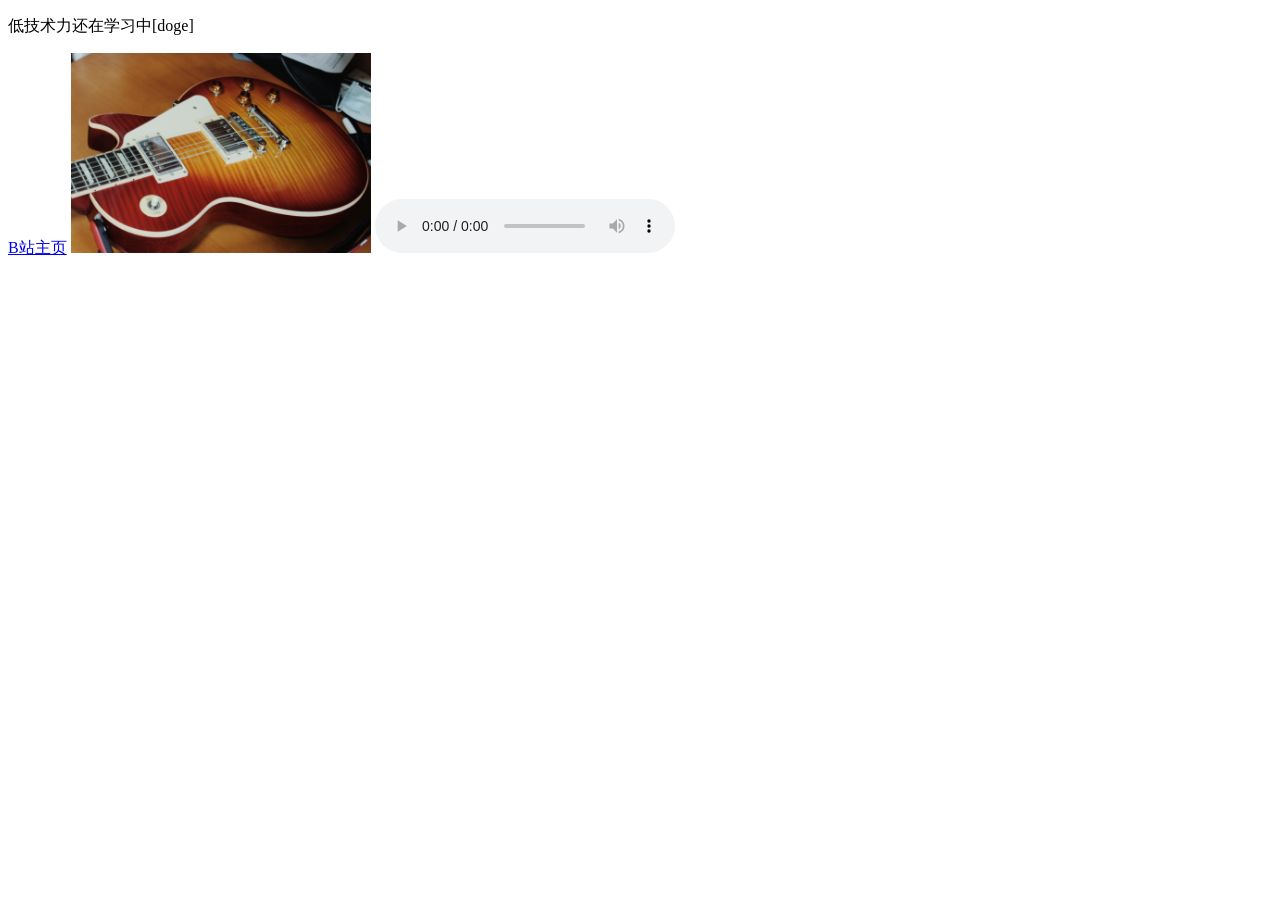
==== index.html @ 5d12f23c "Add files via upload" ====
<!DOCTYPE html>
<html lang="en">
<head>
    <meta charset="UTF-8">
<!--    <meta http-equiv= 'refresh' content = "3;url=https://www.baidu.com">-->
    <title>Heartache的个人网站</title>
</head>
<body>

<p>
    低技术力还在学习中[doge]
</p>
    <a target="_blank " href="https://space.bilibili.com/602426570">B站主页</a>
    <img src="2.jpg" height="200">
    <audio src="订书机.mp3" controls></audio>


    <br>

</body>
</html>
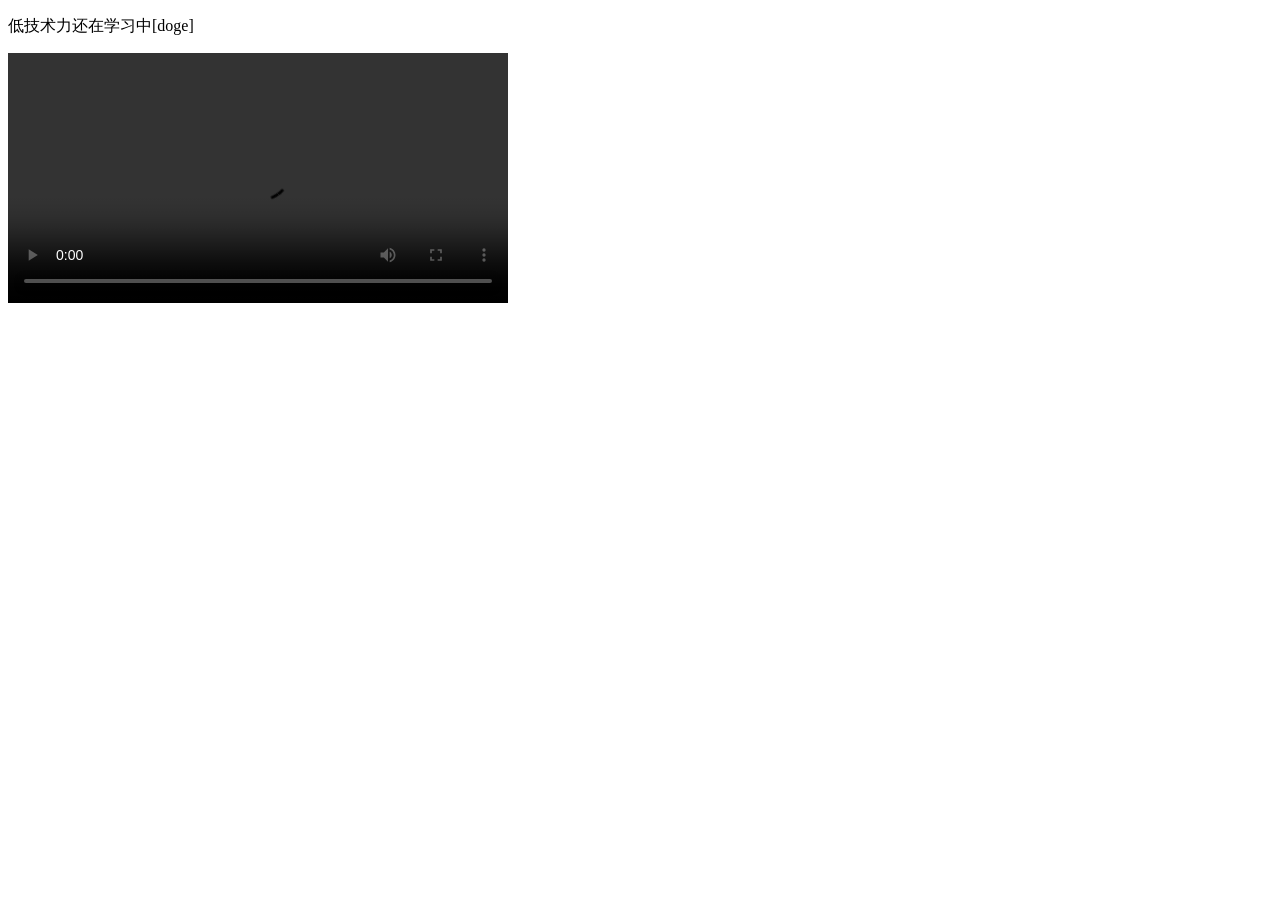
==== commit 4a0dbb40: "Add files via upload" ====
--- a/index.html
+++ b/index.html
@@ -10,9 +10,7 @@
 <p>
     低技术力还在学习中[doge]
 </p>
-    <a target="_blank " href="https://space.bilibili.com/602426570">B站主页</a>
-    <img src="2.jpg" height="200">
-    <audio src="订书机.mp3" controls></audio>
+    <video src="solo.mp4" controls width="500px"></video>
 
 
     <br>
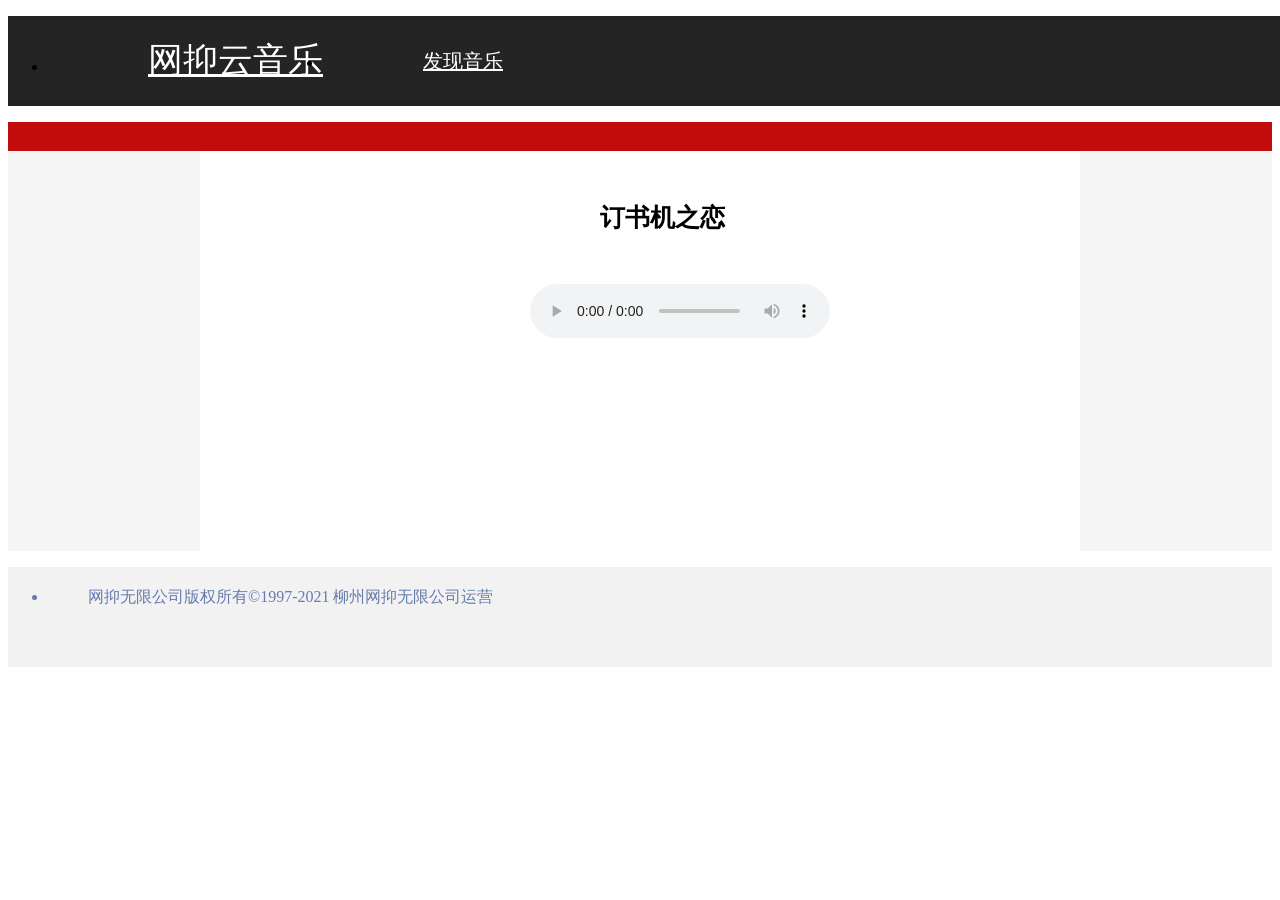
==== commit da31bf7a: "Add files via upload" ====
--- a/index.html
+++ b/index.html
@@ -2,18 +2,127 @@
 <html lang="en">
 <head>
     <meta charset="UTF-8">
-<!--    <meta http-equiv= 'refresh' content = "3;url=https://www.baidu.com">-->
-    <title>Heartache的个人网站</title>
+    <meta http-equiv="X-UA-Compatible" content="IE=edge">
+    <meta name="viewport" content="width=, initial-scale=1.0">
+    <title>订书机之恋</title>
+    <link rel="stylesheet" href="clear.CSS">
+    <style>
+        header,main,footer{margin: 0 auto;}
+        header{
+           height:135px;
+           
+            
+            
+         width:100%; }  
+         .top{width: 100%;
+             height: 90px;
+             background-color: rgb(36,36,36);
+
+         }
+         .home,.find{
+             float: left;
+             line-height: 90px;
+             height: 90px;
+             padding-left: 100px;
+         }
+         .home a,.find a:hover{
+             color: red;
+             f
+         }
+         .home a{
+             color: white;
+             font-size: 35px;
+            
+             
+             
+         }
+         .find a{
+             color: white;
+             font-size: 20px;
+
+         }
+         .red{width: 100%;
+             height: 45px;
+             background-color: rgb(194,12,12);
+            
+         }
+        main{
+           height:400px;
+            background-color:rgb(245,245,245);
+            
+            
+           } 
+        .item-list{
+            width: 880px;
+            height: 600px;
+            margin: 0 auto;
+            background-color: rgb(255,255,255);
+        }
+        
+        #song-name{
+        font-weight: bold;
+        font-size: 25px;
+        padding: 50px 0 0 400px;
+        }
+        .play{
+            margin-top: 50px;
+            margin-left: 330px;
+        }
+
+
+
+        footer{
+           height: 100px;
+            background-color:rgb(242,242,242) ;
+            
+          width: 100%; } 
+          .law{ color: rgb(102,124,174);
+            padding-top: 10px;
+            padding-left: 40px;
+        }
+          
+         
+    </style>
 </head>
 <body>
+    <!-- 创建头部 -->
+    <header>
+        <ul class="top">
+            <li class="home">
+                <a href="https://space.bilibili.com/602426570">网抑云音乐</a>
+            </li>
+            <li class="find">
+                <a href="https://www.bilibili.com/video/BV1rf4y1n7qv">发现音乐</a>
+            </li>
+        </ul>
+        <div class="red"></div>
+    </header>
+    <!-- 创建网页主体唯一的 -->
+    <main>
+        <!-- 左侧导航 -->
+        <nav></nav>
 
-<p>
-    低技术力还在学习中[doge]
-</p>
-    <video src="solo.mp4" controls width="500px"></video>
+        <!-- 中间的内容 -->
+        <article>
+            <div class="item-list">
+               
+                <div class="item">
 
+                    <div id="song-name">订书机之恋</div>
+                    <audio class="play" controls src="1.mp3"></audio>
+                
+                </div>
+            </div>
+        </article>
 
-    <br>
-
+        <!-- 右边边栏 -->
+        <aside></aside>
+    </main>
+    <!-- 创建网页底部 -->
+    <footer>
+        <ul class="law">
+            <li class="law">网抑无限公司版权所有©1997-2021 柳州网抑无限公司运营</li>
+        </ul>
+    </footer>
 </body>
 </html>
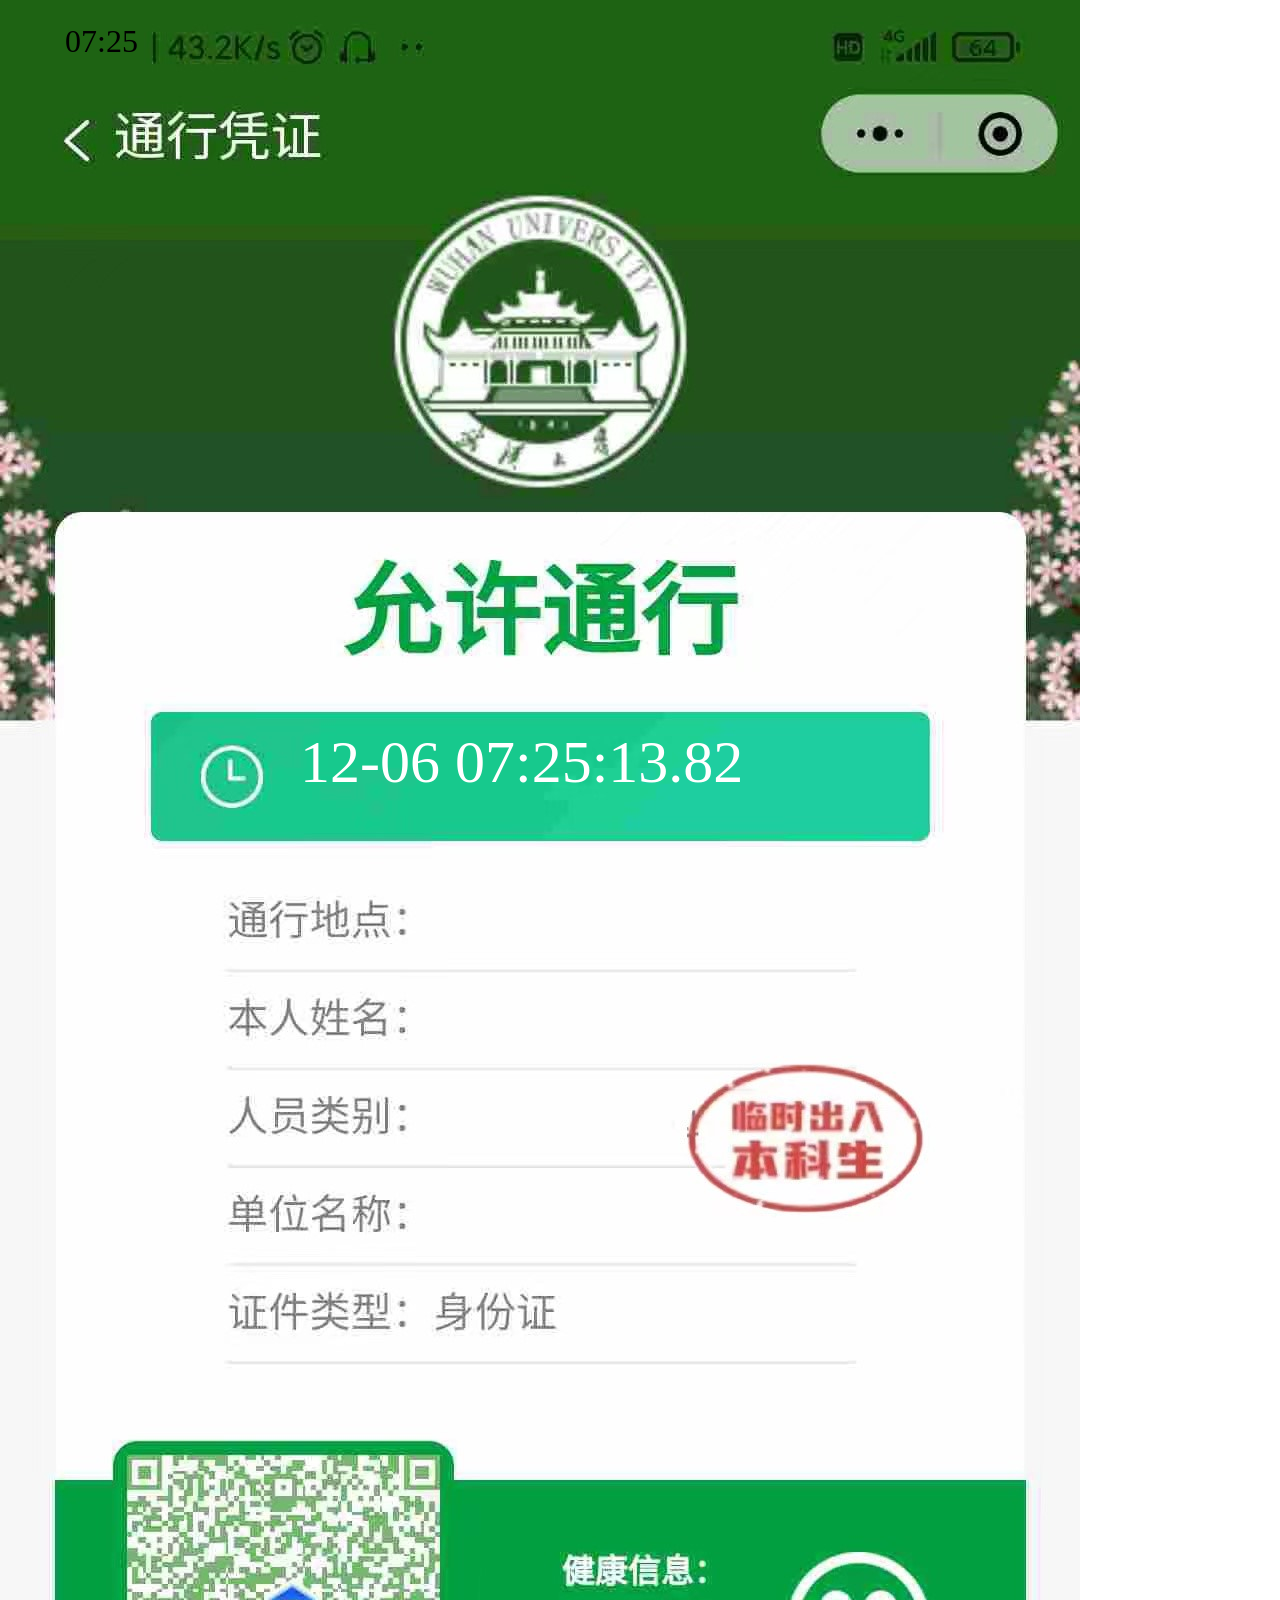
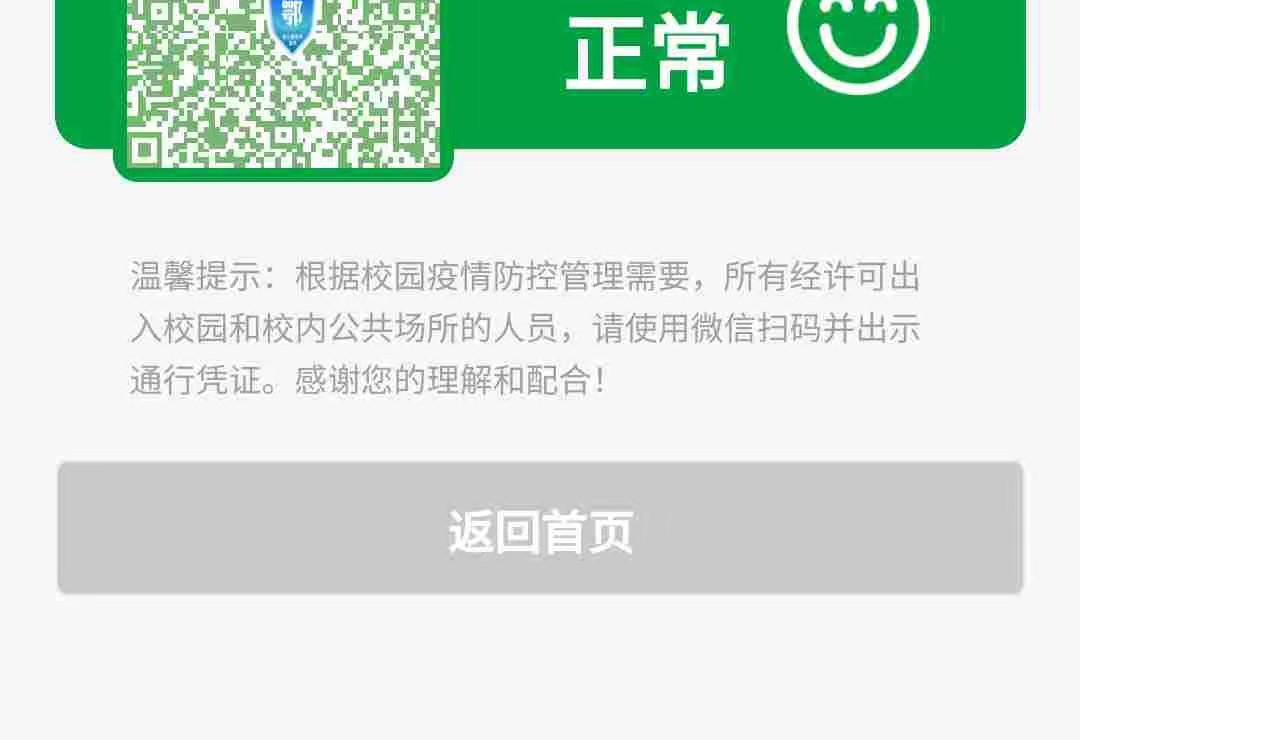
==== commit e410c446: "Add files via upload" ====
--- a/index.html
+++ b/index.html
@@ -1,128 +1,262 @@
 <!DOCTYPE html>
-<html lang="en">
+<html lang="zh-CN">
+
 <head>
     <meta charset="UTF-8">
-    <meta http-equiv="X-UA-Compatible" content="IE=edge">
-    <meta name="viewport" content="width=, initial-scale=1.0">
-    <title>订书机之恋</title>
-    <link rel="stylesheet" href="clear.CSS">
+    <meta name="viewport" content="width=device-width, initial-scale=1.0">
+    <title>武大日报平安</title>
+    <script type="text/javascript">
+        function getDate() {
+            var today = new Date();
+
+            var m = today.getMonth() + 1;
+            var d = today.getDate();
+            var h = today.getHours();
+            var min = today.getMinutes();
+            var s = today.getSeconds();
+            var milli = today.getMilliseconds();
+            //ps:用于解决宽度显示问题
+            //pps:不知为何，字符串拼接有问题，我不得不用这种神经病一样的方案来控制宽度= =||
+            if (milli >= 100) {
+                milli = (milli - (milli % 10)) / 10;
+            }
+            if (m >= 10) {
+                if (d >= 10) {
+                    if (h >= 10) {
+                        if (min >= 10) {
+                            if (s >= 10) {
+                                document.getElementById("DateAndTime").innerHTML = m + "-" + d + "&nbsp" + h + ":" + min + ":" + s + "." + milli;
+                            } else {
+                                document.getElementById("DateAndTime").innerHTML = m + "-" + d + "&nbsp" + h + ":" + min + ":0" + s + "." + milli;
+                            }
+                        } else {
+                            if (s >= 10) {
+                                document.getElementById("DateAndTime").innerHTML = m + "-" + d + "&nbsp" + h + ":0" + min + ":" + s + "." + milli;
+                            } else {
+                                document.getElementById("DateAndTime").innerHTML = m + "-" + d + "&nbsp" + h + ":0" + min + ":0" + s + "." + milli;
+                            }
+                        }
+                    } else {
+                        if (min >= 10) {
+                            if (s >= 10) {
+                                document.getElementById("DateAndTime").innerHTML = m + "-" + d + "&nbsp0" + h + ":" + min + ":" + s + "." + milli;
+                            } else {
+                                document.getElementById("DateAndTime").innerHTML = m + "-" + d + "&nbsp0" + h + ":" + min + ":0" + s + "." + milli;
+                            }
+                        } else {
+                            if (s >= 10) {
+                                document.getElementById("DateAndTime").innerHTML = m + "-" + d + "&nbsp0" + h + ":0" + min + ":" + s + "." + milli;
+                            } else {
+                                document.getElementById("DateAndTime").innerHTML = m + "-" + d + "&nbsp0" + h + ":0" + min + ":0" + s + "." + milli;
+                            }
+                        }
+                    }
+                } else {
+                    if (h >= 10) {
+                        if (min >= 10) {
+                            if (s >= 10) {
+                                document.getElementById("DateAndTime").innerHTML = m + "-0" + d + "&nbsp" + h + ":" + min + ":" + s + "." + milli;
+                            } else {
+                                document.getElementById("DateAndTime").innerHTML = m + "-0" + d + "&nbsp" + h + ":" + min + ":0" + s + "." + milli;
+                            }
+                        } else {
+                            if (s >= 10) {
+                                document.getElementById("DateAndTime").innerHTML = m + "-0" + d + "&nbsp" + h + ":0" + min + ":" + s + "." + milli;
+                            } else {
+                                document.getElementById("DateAndTime").innerHTML = m + "-0" + d + "&nbsp" + h + ":0" + min + ":0" + s + "." + milli;
+                            }
+                        }
+                    } else {
+                        if (min >= 10) {
+                            if (s >= 10) {
+                                document.getElementById("DateAndTime").innerHTML = m + "-0" + d + "&nbsp0" + h + ":" + min + ":" + s + "." + milli;
+                            } else {
+                                document.getElementById("DateAndTime").innerHTML = m + "-0" + d + "&nbsp0" + h + ":" + min + ":0" + s + "." + milli;
+                            }
+                        } else {
+                            if (s >= 10) {
+                                document.getElementById("DateAndTime").innerHTML = m + "-0" + d + "&nbsp0" + h + ":0" + min + ":" + s + "." + milli;
+                            } else {
+                                document.getElementById("DateAndTime").innerHTML = m + "-0" + d + "&nbsp0" + h + ":0" + min + ":0" + s + "." + milli;
+                            }
+                        }
+                    }
+                }
+
+            } else {
+                if (d >= 10) {
+                    if (h >= 10) {
+                        if (min >= 10) {
+                            if (s >= 10) {
+                                document.getElementById("DateAndTime").innerHTML = "0" + m + "-" + d + "&nbsp" + h + ":" + min + ":" + s + "." + milli;
+                            } else {
+                                document.getElementById("DateAndTime").innerHTML = "0" + m + "-" + d + "&nbsp" + h + ":" + min + ":0" + s + "." + milli;
+                            }
+                        } else {
+                            if (s >= 10) {
+                                document.getElementById("DateAndTime").innerHTML = "0" + m + "-" + d + "&nbsp" + h + ":0" + min + ":" + s + "." + milli;
+                            } else {
+                                document.getElementById("DateAndTime").innerHTML = "0" + m + "-" + d + "&nbsp" + h + ":0" + min + ":0" + s + "." + milli;
+                            }
+                        }
+                    } else {
+                        if (min >= 10) {
+                            if (s >= 10) {
+                                document.getElementById("DateAndTime").innerHTML = "0" + m + "-" + d + "&nbsp0" + h + ":" + min + ":" + s + "." + milli;
+                            } else {
+                                document.getElementById("DateAndTime").innerHTML = "0" + m + "-" + d + "&nbsp0" + h + ":" + min + ":0" + s + "." + milli;
+                            }
+                        } else {
+                            if (s >= 10) {
+                                document.getElementById("DateAndTime").innerHTML = "0" + m + "-" + d + "&nbsp0" + h + ":0" + min + ":" + s + "." + milli;
+                            } else {
+                                document.getElementById("DateAndTime").innerHTML = "0" + m + "-" + d + "&nbsp0" + h + ":0" + min + ":0" + s + "." + milli;
+                            }
+                        }
+                    }
+                } else {
+                    if (h >= 10) {
+                        if (min >= 10) {
+                            if (s >= 10) {
+                                document.getElementById("DateAndTime").innerHTML = "0" + m + "-0" + d + "&nbsp" + h + ":" + min + ":" + s + "." + milli;
+                            } else {
+                                document.getElementById("DateAndTime").innerHTML = "0" + m + "-0" + d + "&nbsp" + h + ":" + min + ":0" + s + "." + milli;
+                            }
+                        } else {
+                            if (s >= 10) {
+                                document.getElementById("DateAndTime").innerHTML = "0" + m + "-0" + d + "&nbsp" + h + ":0" + min + ":" + s + "." + milli;
+                            } else {
+                                document.getElementById("DateAndTime").innerHTML = "0" + m + "-0" + d + "&nbsp" + h + ":0" + min + ":0" + s + "." + milli;
+                            }
+                        }
+                    } else {
+                        if (min >= 10) {
+                            if (s >= 10) {
+                                document.getElementById("DateAndTime").innerHTML = "0" + m + "-0" + d + "&nbsp0" + h + ":" + min + ":" + s + "." + milli;
+                            } else {
+                                document.getElementById("DateAndTime").innerHTML = "0" + m + "-0" + d + "&nbsp0" + h + ":" + min + ":0" + s + "." + milli;
+                            }
+                        } else {
+                            if (s >= 10) {
+                                document.getElementById("DateAndTime").innerHTML = "0" + m + "-0" + d + "&nbsp0" + h + ":0" + min + ":" + s + "." + milli;
+                            } else {
+                                document.getElementById("DateAndTime").innerHTML = "0" + m + "-0" + d + "&nbsp0" + h + ":0" + min + ":0" + s + "." + milli;
+                            }
+                        }
+                    }
+                }
+            }
+            setTimeout('getDate()', 10);
+        }
+
+        function getTime() {
+            var today = new Date();
+
+            var h = today.getHours();
+            var min = today.getMinutes();
+
+            if (h >= 10) {
+                if (min >= 10) {
+                    document.getElementById("time").innerHTML = h + ":" + min;
+                } else {
+                    document.getElementById("time").innerHTML = h + ":0" + min;
+                }
+            } else {
+                if (min >= 10) {
+                    document.getElementById("time").innerHTML = "0" + h + ":" + min;
+                } else {
+                    document.getElementById("time").innerHTML = "0" + h + ":0" + min;
+                }
+            }
+            setTimeout('getTime()', 1000);
+        }
+    </script>
     <style>
-        header,main,footer{margin: 0 auto;}
-        header{
-           height:135px;
-           
-            
-            
-         width:100%; }  
-         .top{width: 100%;
-             height: 90px;
-             background-color: rgb(36,36,36);
-
-         }
-         .home,.find{
-             float: left;
-             line-height: 90px;
-             height: 90px;
-             padding-left: 100px;
-         }
-         .home a,.find a:hover{
-             color: red;
-             f
-         }
-         .home a{
-             color: white;
-             font-size: 35px;
-            
-             
-             
-         }
-         .find a{
-             color: white;
-             font-size: 20px;
-
-         }
-         .red{width: 100%;
-             height: 45px;
-             background-color: rgb(194,12,12);
-            
-         }
-        main{
-           height:400px;
-            background-color:rgb(245,245,245);
-            
-            
-           } 
-        .item-list{
-            width: 880px;
-            height: 600px;
-            margin: 0 auto;
-            background-color: rgb(255,255,255);
-        }
-        
-        #song-name{
-        font-weight: bold;
-        font-size: 25px;
-        padding: 50px 0 0 400px;
-        }
-        .play{
-            margin-top: 50px;
-            margin-left: 330px;
-        }
-
-
-
-        footer{
-           height: 100px;
-            background-color:rgb(242,242,242) ;
-            
-          width: 100%; } 
-          .law{ color: rgb(102,124,174);
-            padding-top: 10px;
-            padding-left: 40px;
-        }
-          
-         
+        #BGI {
+            width: 1080px;
+            height: 2340px;
+            background-image: url(BGI_TigerDAHE1.jpg);
+            position: absolute;
+            left: 0px;
+            top: 0px;
+        }
+        
+        p {
+            font-size: 60px;
+            color: white;
+            position: center;
+            margin-top: 10px;
+        }
+        
+        #display {
+            width: 540px;
+            height: 100px;
+            position: absolute;
+            left: 300px;
+            top: 718px;
+        }
+        
+        #time {
+            font-size: 32px;
+            position: absolute;
+            left: 65px;
+            top: 23px;
+        }
+        
+        input {
+            outline-style: none;
+            border: 0px;
+            font-size: 40px;
+            color: #828282;
+            background-color: transparent;
+        }
+        
+        #info1 {
+            position: absolute;
+            left: 133px;
+            top: 174px;
+        }
+        
+        #info2 {
+            position: absolute;
+            left: 133px;
+            top: 272px;
+        }
+        
+        #info3 {
+            position: absolute;
+            left: 133px;
+            top: 469px;
+        }
+        #info4 {
+            position: absolute;
+            left: 133px;
+            top: 370px;
+        }
     </style>
 </head>
-<body>
-    <!-- 创建头部 -->
-    <header>
-        <ul class="top">
-            <li class="home">
-                <a href="https://space.bilibili.com/602426570">网抑云音乐</a>
-            </li>
-            <li class="find">
-                <a href="https://www.bilibili.com/video/BV1rf4y1n7qv">发现音乐</a>
-            </li>
-        </ul>
-        <div class="red"></div>
-    </header>
-    <!-- 创建网页主体唯一的 -->
-    <main>
-        <!-- 左侧导航 -->
-        <nav></nav>
-
-        <!-- 中间的内容 -->
-        <article>
-            <div class="item-list">
-               
-                <div class="item">
-
-                    <div id="song-name">订书机之恋</div>
-                    <audio class="play" controls src="1.mp3"></audio>
-                
-                </div>
-            </div>
-        </article>
-
-        <!-- 右边边栏 -->
-        <aside></aside>
-    </main>
-    <!-- 创建网页底部 -->
-    <footer>
-        <ul class="law">
-            <li class="law">网抑无限公司版权所有©1997-2021 柳州网抑无限公司运营</li>
-        </ul>
-    </footer>
+
+<body onLoad="getDate();getTime()">
+    <div id="BGI">
+        <image src="./101.jpg">
+        <div id="display">
+            <p id="DateAndTime"></p>
+            <div id="info1">
+                <input type="text">
+            </div>
+            <div id="info2">
+                <input type="text">
+            </div>
+            <div id="info3">
+                <input type="text">
+            </div>
+            <div id="info4">
+                <input type="text">
+            </div>
+        </div>
+    </div>
+    <div id="time"></div>
+
 </body>
+
 </html>
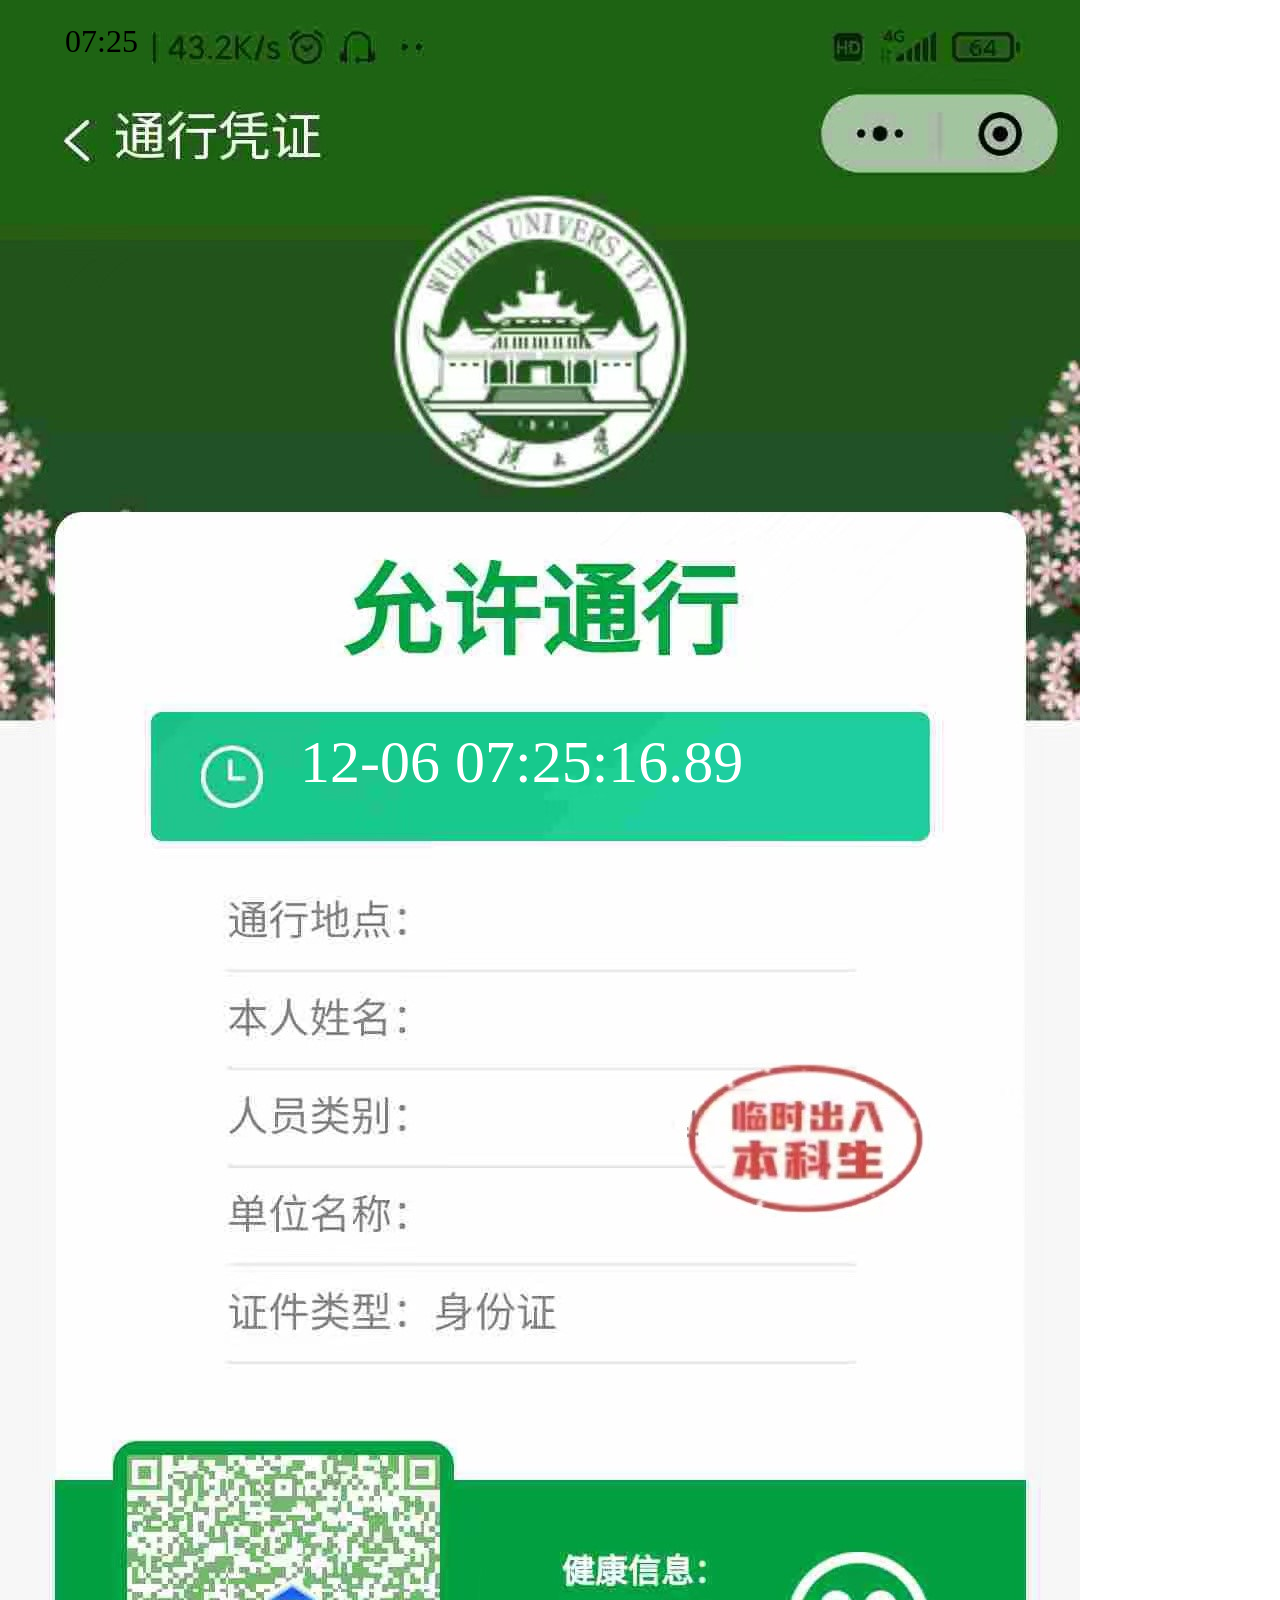
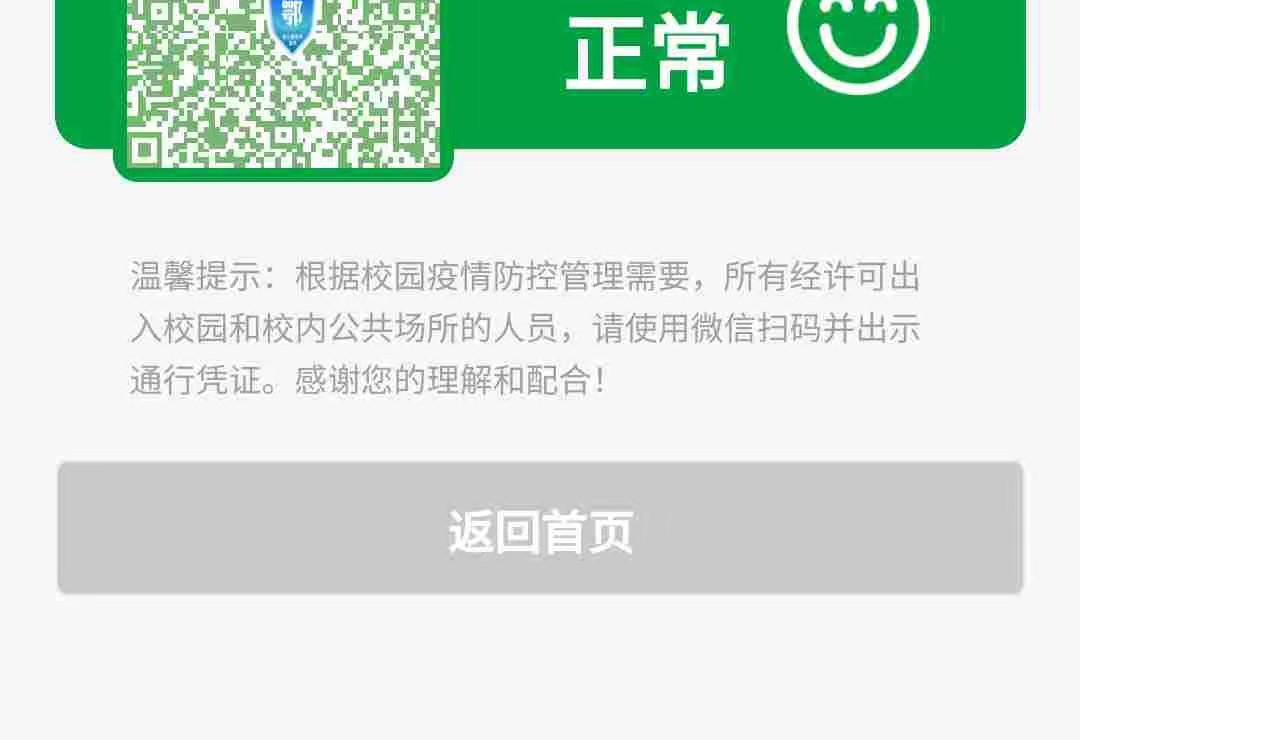
==== commit 65230685: "Update index.html" ====
--- a/index.html
+++ b/index.html
@@ -236,7 +236,7 @@
     </style>
 </head>
 
-<body onLoad="getDate();getTime()">
+<body onLoad="getDate();getTime()" style="overflow:hidden">
     <div id="BGI">
         <image src="./101.jpg">
         <div id="display">
@@ -259,4 +259,4 @@
 
 </body>
 
-</html>+</html>
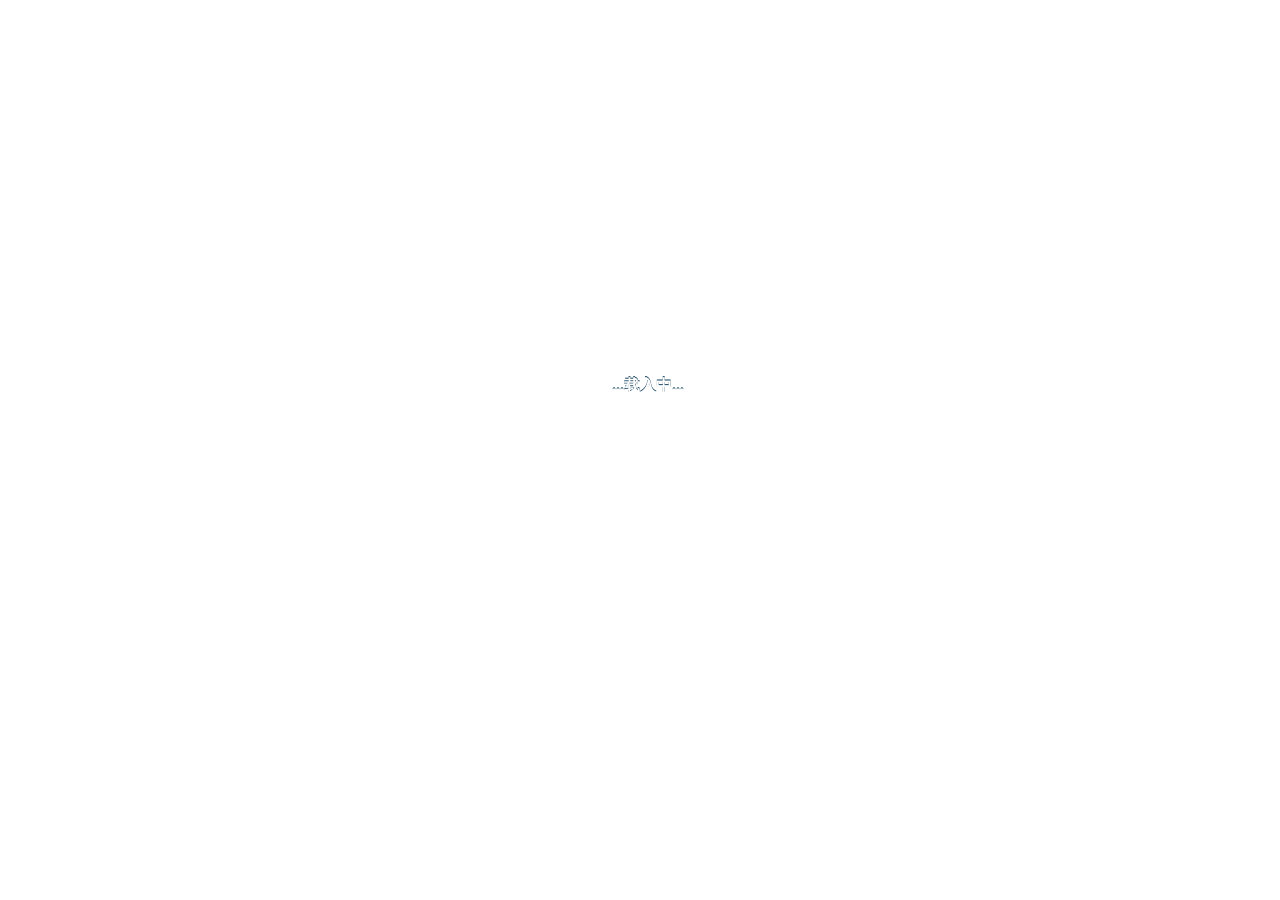
==== commit d056fd46: "Rename index112.html to index.html" ====
--- a/index.html
+++ b/index.html
@@ -1,262 +1,40 @@
 <!DOCTYPE html>
-<html lang="zh-CN">
+<html>
+  <head>
+    <meta charset="utf-8" />
+    <meta
+      name="viewport"
+      content="initial-scale=1.0, maximum-scale=1.0, user-scalable=no, viewport-fit=cover"
+    />
+    <meta name="HandheldFriendly" content="true" />
+    <meta name="MobileOptimized" content="320" />
+    <title>Scan</title>
+    <link rel="stylesheet" href="css/common.css" type="text/css" charset="utf-8" />
+    <style type="text/css">
+      #bcid {
+        width: 100%;
+        position: absolute;
+        top: 0px;
+        bottom: 0px;
+        text-align: center;
+      }
 
-<head>
-    <meta charset="UTF-8">
-    <meta name="viewport" content="width=device-width, initial-scale=1.0">
-    <title>武大日报平安</title>
-    <script type="text/javascript">
-        function getDate() {
-            var today = new Date();
+      .tip {
+        color: #ffffff;
+        font-weight: bold;
+        text-shadow: 0px -1px #103e5c;
+      }
+    </style>
+  </head>
+  <body style="#000000;">
+    <div id="bcid">
+      <div style="height: 40%;"></div>
+      <p class="tip">...载入中...</p>
+    </div>
+  </body>
 
-            var m = today.getMonth() + 1;
-            var d = today.getDate();
-            var h = today.getHours();
-            var min = today.getMinutes();
-            var s = today.getSeconds();
-            var milli = today.getMilliseconds();
-            //ps:用于解决宽度显示问题
-            //pps:不知为何，字符串拼接有问题，我不得不用这种神经病一样的方案来控制宽度= =||
-            if (milli >= 100) {
-                milli = (milli - (milli % 10)) / 10;
-            }
-            if (m >= 10) {
-                if (d >= 10) {
-                    if (h >= 10) {
-                        if (min >= 10) {
-                            if (s >= 10) {
-                                document.getElementById("DateAndTime").innerHTML = m + "-" + d + "&nbsp" + h + ":" + min + ":" + s + "." + milli;
-                            } else {
-                                document.getElementById("DateAndTime").innerHTML = m + "-" + d + "&nbsp" + h + ":" + min + ":0" + s + "." + milli;
-                            }
-                        } else {
-                            if (s >= 10) {
-                                document.getElementById("DateAndTime").innerHTML = m + "-" + d + "&nbsp" + h + ":0" + min + ":" + s + "." + milli;
-                            } else {
-                                document.getElementById("DateAndTime").innerHTML = m + "-" + d + "&nbsp" + h + ":0" + min + ":0" + s + "." + milli;
-                            }
-                        }
-                    } else {
-                        if (min >= 10) {
-                            if (s >= 10) {
-                                document.getElementById("DateAndTime").innerHTML = m + "-" + d + "&nbsp0" + h + ":" + min + ":" + s + "." + milli;
-                            } else {
-                                document.getElementById("DateAndTime").innerHTML = m + "-" + d + "&nbsp0" + h + ":" + min + ":0" + s + "." + milli;
-                            }
-                        } else {
-                            if (s >= 10) {
-                                document.getElementById("DateAndTime").innerHTML = m + "-" + d + "&nbsp0" + h + ":0" + min + ":" + s + "." + milli;
-                            } else {
-                                document.getElementById("DateAndTime").innerHTML = m + "-" + d + "&nbsp0" + h + ":0" + min + ":0" + s + "." + milli;
-                            }
-                        }
-                    }
-                } else {
-                    if (h >= 10) {
-                        if (min >= 10) {
-                            if (s >= 10) {
-                                document.getElementById("DateAndTime").innerHTML = m + "-0" + d + "&nbsp" + h + ":" + min + ":" + s + "." + milli;
-                            } else {
-                                document.getElementById("DateAndTime").innerHTML = m + "-0" + d + "&nbsp" + h + ":" + min + ":0" + s + "." + milli;
-                            }
-                        } else {
-                            if (s >= 10) {
-                                document.getElementById("DateAndTime").innerHTML = m + "-0" + d + "&nbsp" + h + ":0" + min + ":" + s + "." + milli;
-                            } else {
-                                document.getElementById("DateAndTime").innerHTML = m + "-0" + d + "&nbsp" + h + ":0" + min + ":0" + s + "." + milli;
-                            }
-                        }
-                    } else {
-                        if (min >= 10) {
-                            if (s >= 10) {
-                                document.getElementById("DateAndTime").innerHTML = m + "-0" + d + "&nbsp0" + h + ":" + min + ":" + s + "." + milli;
-                            } else {
-                                document.getElementById("DateAndTime").innerHTML = m + "-0" + d + "&nbsp0" + h + ":" + min + ":0" + s + "." + milli;
-                            }
-                        } else {
-                            if (s >= 10) {
-                                document.getElementById("DateAndTime").innerHTML = m + "-0" + d + "&nbsp0" + h + ":0" + min + ":" + s + "." + milli;
-                            } else {
-                                document.getElementById("DateAndTime").innerHTML = m + "-0" + d + "&nbsp0" + h + ":0" + min + ":0" + s + "." + milli;
-                            }
-                        }
-                    }
-                }
+  <script src="js/scan.min.js"></script>
+  <script type="text/javascript" src="js/common.js"></script>
+</html>
 
-            } else {
-                if (d >= 10) {
-                    if (h >= 10) {
-                        if (min >= 10) {
-                            if (s >= 10) {
-                                document.getElementById("DateAndTime").innerHTML = "0" + m + "-" + d + "&nbsp" + h + ":" + min + ":" + s + "." + milli;
-                            } else {
-                                document.getElementById("DateAndTime").innerHTML = "0" + m + "-" + d + "&nbsp" + h + ":" + min + ":0" + s + "." + milli;
-                            }
-                        } else {
-                            if (s >= 10) {
-                                document.getElementById("DateAndTime").innerHTML = "0" + m + "-" + d + "&nbsp" + h + ":0" + min + ":" + s + "." + milli;
-                            } else {
-                                document.getElementById("DateAndTime").innerHTML = "0" + m + "-" + d + "&nbsp" + h + ":0" + min + ":0" + s + "." + milli;
-                            }
-                        }
-                    } else {
-                        if (min >= 10) {
-                            if (s >= 10) {
-                                document.getElementById("DateAndTime").innerHTML = "0" + m + "-" + d + "&nbsp0" + h + ":" + min + ":" + s + "." + milli;
-                            } else {
-                                document.getElementById("DateAndTime").innerHTML = "0" + m + "-" + d + "&nbsp0" + h + ":" + min + ":0" + s + "." + milli;
-                            }
-                        } else {
-                            if (s >= 10) {
-                                document.getElementById("DateAndTime").innerHTML = "0" + m + "-" + d + "&nbsp0" + h + ":0" + min + ":" + s + "." + milli;
-                            } else {
-                                document.getElementById("DateAndTime").innerHTML = "0" + m + "-" + d + "&nbsp0" + h + ":0" + min + ":0" + s + "." + milli;
-                            }
-                        }
-                    }
-                } else {
-                    if (h >= 10) {
-                        if (min >= 10) {
-                            if (s >= 10) {
-                                document.getElementById("DateAndTime").innerHTML = "0" + m + "-0" + d + "&nbsp" + h + ":" + min + ":" + s + "." + milli;
-                            } else {
-                                document.getElementById("DateAndTime").innerHTML = "0" + m + "-0" + d + "&nbsp" + h + ":" + min + ":0" + s + "." + milli;
-                            }
-                        } else {
-                            if (s >= 10) {
-                                document.getElementById("DateAndTime").innerHTML = "0" + m + "-0" + d + "&nbsp" + h + ":0" + min + ":" + s + "." + milli;
-                            } else {
-                                document.getElementById("DateAndTime").innerHTML = "0" + m + "-0" + d + "&nbsp" + h + ":0" + min + ":0" + s + "." + milli;
-                            }
-                        }
-                    } else {
-                        if (min >= 10) {
-                            if (s >= 10) {
-                                document.getElementById("DateAndTime").innerHTML = "0" + m + "-0" + d + "&nbsp0" + h + ":" + min + ":" + s + "." + milli;
-                            } else {
-                                document.getElementById("DateAndTime").innerHTML = "0" + m + "-0" + d + "&nbsp0" + h + ":" + min + ":0" + s + "." + milli;
-                            }
-                        } else {
-                            if (s >= 10) {
-                                document.getElementById("DateAndTime").innerHTML = "0" + m + "-0" + d + "&nbsp0" + h + ":0" + min + ":" + s + "." + milli;
-                            } else {
-                                document.getElementById("DateAndTime").innerHTML = "0" + m + "-0" + d + "&nbsp0" + h + ":0" + min + ":0" + s + "." + milli;
-                            }
-                        }
-                    }
-                }
-            }
-            setTimeout('getDate()', 10);
-        }
 
-        function getTime() {
-            var today = new Date();
-
-            var h = today.getHours();
-            var min = today.getMinutes();
-
-            if (h >= 10) {
-                if (min >= 10) {
-                    document.getElementById("time").innerHTML = h + ":" + min;
-                } else {
-                    document.getElementById("time").innerHTML = h + ":0" + min;
-                }
-            } else {
-                if (min >= 10) {
-                    document.getElementById("time").innerHTML = "0" + h + ":" + min;
-                } else {
-                    document.getElementById("time").innerHTML = "0" + h + ":0" + min;
-                }
-            }
-            setTimeout('getTime()', 1000);
-        }
-    </script>
-    <style>
-        #BGI {
-            width: 1080px;
-            height: 2340px;
-            background-image: url(BGI_TigerDAHE1.jpg);
-            position: absolute;
-            left: 0px;
-            top: 0px;
-        }
-        
-        p {
-            font-size: 60px;
-            color: white;
-            position: center;
-            margin-top: 10px;
-        }
-        
-        #display {
-            width: 540px;
-            height: 100px;
-            position: absolute;
-            left: 300px;
-            top: 718px;
-        }
-        
-        #time {
-            font-size: 32px;
-            position: absolute;
-            left: 65px;
-            top: 23px;
-        }
-        
-        input {
-            outline-style: none;
-            border: 0px;
-            font-size: 40px;
-            color: #828282;
-            background-color: transparent;
-        }
-        
-        #info1 {
-            position: absolute;
-            left: 133px;
-            top: 174px;
-        }
-        
-        #info2 {
-            position: absolute;
-            left: 133px;
-            top: 272px;
-        }
-        
-        #info3 {
-            position: absolute;
-            left: 133px;
-            top: 469px;
-        }
-        #info4 {
-            position: absolute;
-            left: 133px;
-            top: 370px;
-        }
-    </style>
-</head>
-
-<body onLoad="getDate();getTime()" style="overflow:hidden">
-    <div id="BGI">
-        <image src="./101.jpg">
-        <div id="display">
-            <p id="DateAndTime"></p>
-            <div id="info1">
-                <input type="text">
-            </div>
-            <div id="info2">
-                <input type="text">
-            </div>
-            <div id="info3">
-                <input type="text">
-            </div>
-            <div id="info4">
-                <input type="text">
-            </div>
-        </div>
-    </div>
-    <div id="time"></div>
-
-</body>
-
-</html>
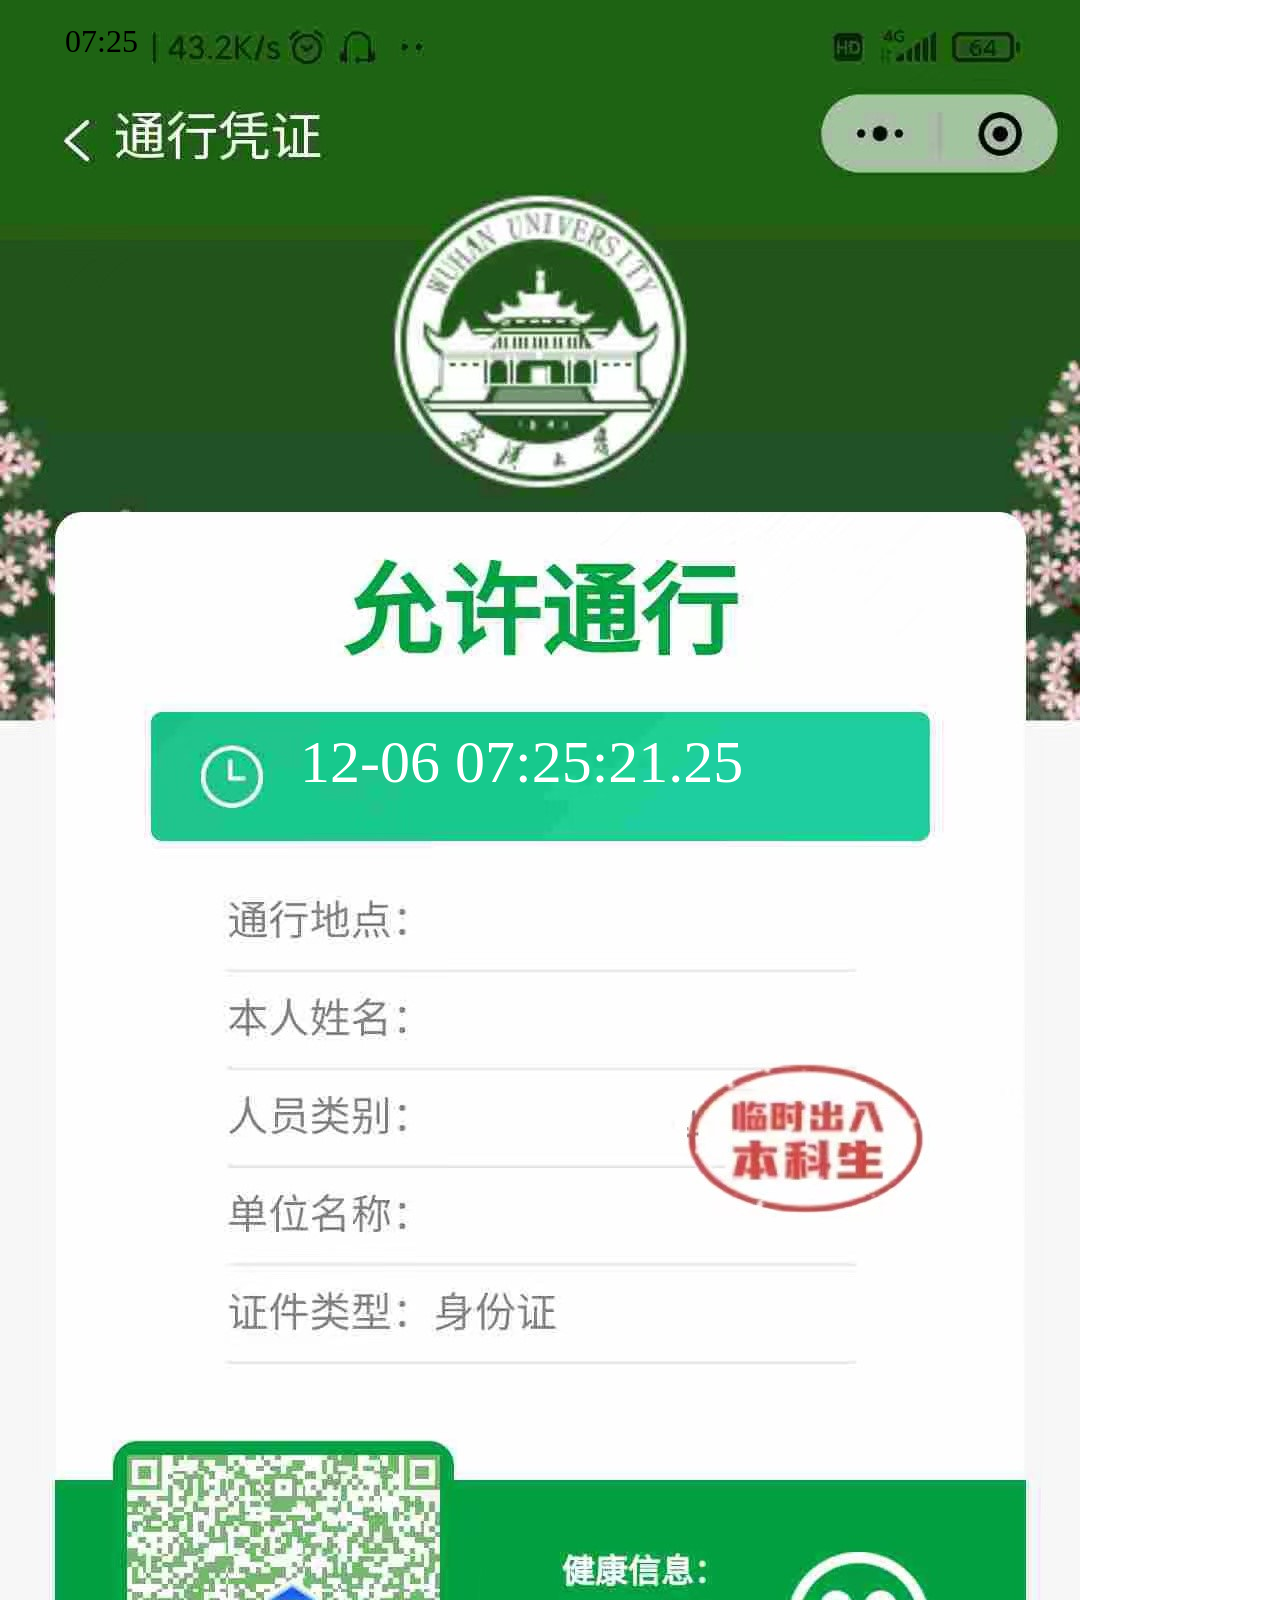
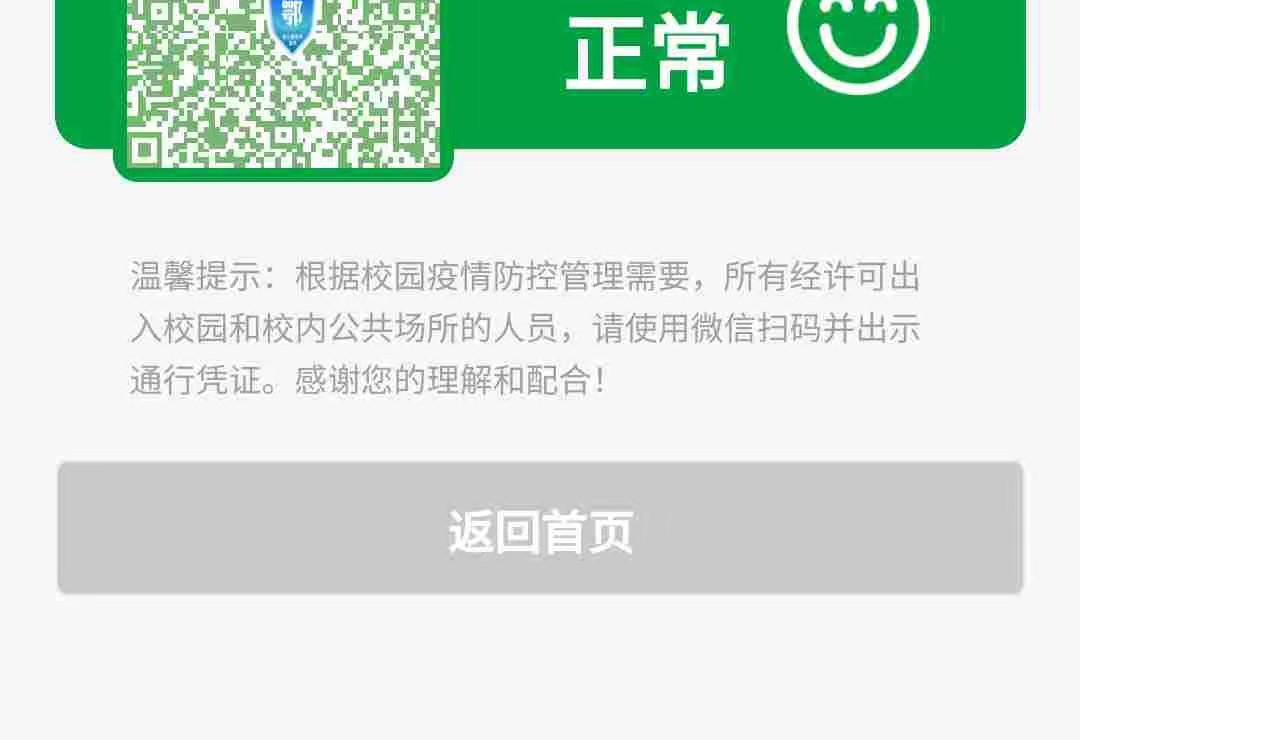
==== commit 62ce64ba: "Add files via upload" ====
--- a/index.html
+++ b/index.html
@@ -1,40 +1,263 @@
 <!DOCTYPE html>
-<html>
-  <head>
-    <meta charset="utf-8" />
-    <meta
-      name="viewport"
-      content="initial-scale=1.0, maximum-scale=1.0, user-scalable=no, viewport-fit=cover"
-    />
-    <meta name="HandheldFriendly" content="true" />
-    <meta name="MobileOptimized" content="320" />
-    <title>Scan</title>
-    <link rel="stylesheet" href="css/common.css" type="text/css" charset="utf-8" />
-    <style type="text/css">
-      #bcid {
-        width: 100%;
-        position: absolute;
-        top: 0px;
-        bottom: 0px;
-        text-align: center;
-      }
-
-      .tip {
-        color: #ffffff;
-        font-weight: bold;
-        text-shadow: 0px -1px #103e5c;
-      }
+<html lang="zh-CN">
+
+<head>
+    <meta charset="UTF-8">
+    <meta name="viewport" content="width=device-width, initial-scale=1.0">
+    <title>武大日报平安</title>
+    <script type="text/javascript">
+        function getDate() {
+            var today = new Date();
+
+            var m = today.getMonth() + 1;
+            var d = today.getDate();
+            var h = today.getHours();
+            var min = today.getMinutes();
+            var s = today.getSeconds();
+            var milli = today.getMilliseconds();
+            //ps:用于解决宽度显示问题
+            //pps:不知为何，字符串拼接有问题，我不得不用这种神经病一样的方案来控制宽度= =||
+            if (milli >= 100) {
+                milli = (milli - (milli % 10)) / 10;
+            }
+            if (m >= 10) {
+                if (d >= 10) {
+                    if (h >= 10) {
+                        if (min >= 10) {
+                            if (s >= 10) {
+                                document.getElementById("DateAndTime").innerHTML = m + "-" + d + "&nbsp" + h + ":" + min + ":" + s + "." + milli;
+                            } else {
+                                document.getElementById("DateAndTime").innerHTML = m + "-" + d + "&nbsp" + h + ":" + min + ":0" + s + "." + milli;
+                            }
+                        } else {
+                            if (s >= 10) {
+                                document.getElementById("DateAndTime").innerHTML = m + "-" + d + "&nbsp" + h + ":0" + min + ":" + s + "." + milli;
+                            } else {
+                                document.getElementById("DateAndTime").innerHTML = m + "-" + d + "&nbsp" + h + ":0" + min + ":0" + s + "." + milli;
+                            }
+                        }
+                    } else {
+                        if (min >= 10) {
+                            if (s >= 10) {
+                                document.getElementById("DateAndTime").innerHTML = m + "-" + d + "&nbsp0" + h + ":" + min + ":" + s + "." + milli;
+                            } else {
+                                document.getElementById("DateAndTime").innerHTML = m + "-" + d + "&nbsp0" + h + ":" + min + ":0" + s + "." + milli;
+                            }
+                        } else {
+                            if (s >= 10) {
+                                document.getElementById("DateAndTime").innerHTML = m + "-" + d + "&nbsp0" + h + ":0" + min + ":" + s + "." + milli;
+                            } else {
+                                document.getElementById("DateAndTime").innerHTML = m + "-" + d + "&nbsp0" + h + ":0" + min + ":0" + s + "." + milli;
+                            }
+                        }
+                    }
+                } else {
+                    if (h >= 10) {
+                        if (min >= 10) {
+                            if (s >= 10) {
+                                document.getElementById("DateAndTime").innerHTML = m + "-0" + d + "&nbsp" + h + ":" + min + ":" + s + "." + milli;
+                            } else {
+                                document.getElementById("DateAndTime").innerHTML = m + "-0" + d + "&nbsp" + h + ":" + min + ":0" + s + "." + milli;
+                            }
+                        } else {
+                            if (s >= 10) {
+                                document.getElementById("DateAndTime").innerHTML = m + "-0" + d + "&nbsp" + h + ":0" + min + ":" + s + "." + milli;
+                            } else {
+                                document.getElementById("DateAndTime").innerHTML = m + "-0" + d + "&nbsp" + h + ":0" + min + ":0" + s + "." + milli;
+                            }
+                        }
+                    } else {
+                        if (min >= 10) {
+                            if (s >= 10) {
+                                document.getElementById("DateAndTime").innerHTML = m + "-0" + d + "&nbsp0" + h + ":" + min + ":" + s + "." + milli;
+                            } else {
+                                document.getElementById("DateAndTime").innerHTML = m + "-0" + d + "&nbsp0" + h + ":" + min + ":0" + s + "." + milli;
+                            }
+                        } else {
+                            if (s >= 10) {
+                                document.getElementById("DateAndTime").innerHTML = m + "-0" + d + "&nbsp0" + h + ":0" + min + ":" + s + "." + milli;
+                            } else {
+                                document.getElementById("DateAndTime").innerHTML = m + "-0" + d + "&nbsp0" + h + ":0" + min + ":0" + s + "." + milli;
+                            }
+                        }
+                    }
+                }
+
+            } else {
+                if (d >= 10) {
+                    if (h >= 10) {
+                        if (min >= 10) {
+                            if (s >= 10) {
+                                document.getElementById("DateAndTime").innerHTML = "0" + m + "-" + d + "&nbsp" + h + ":" + min + ":" + s + "." + milli;
+                            } else {
+                                document.getElementById("DateAndTime").innerHTML = "0" + m + "-" + d + "&nbsp" + h + ":" + min + ":0" + s + "." + milli;
+                            }
+                        } else {
+                            if (s >= 10) {
+                                document.getElementById("DateAndTime").innerHTML = "0" + m + "-" + d + "&nbsp" + h + ":0" + min + ":" + s + "." + milli;
+                            } else {
+                                document.getElementById("DateAndTime").innerHTML = "0" + m + "-" + d + "&nbsp" + h + ":0" + min + ":0" + s + "." + milli;
+                            }
+                        }
+                    } else {
+                        if (min >= 10) {
+                            if (s >= 10) {
+                                document.getElementById("DateAndTime").innerHTML = "0" + m + "-" + d + "&nbsp0" + h + ":" + min + ":" + s + "." + milli;
+                            } else {
+                                document.getElementById("DateAndTime").innerHTML = "0" + m + "-" + d + "&nbsp0" + h + ":" + min + ":0" + s + "." + milli;
+                            }
+                        } else {
+                            if (s >= 10) {
+                                document.getElementById("DateAndTime").innerHTML = "0" + m + "-" + d + "&nbsp0" + h + ":0" + min + ":" + s + "." + milli;
+                            } else {
+                                document.getElementById("DateAndTime").innerHTML = "0" + m + "-" + d + "&nbsp0" + h + ":0" + min + ":0" + s + "." + milli;
+                            }
+                        }
+                    }
+                } else {
+                    if (h >= 10) {
+                        if (min >= 10) {
+                            if (s >= 10) {
+                                document.getElementById("DateAndTime").innerHTML = "0" + m + "-0" + d + "&nbsp" + h + ":" + min + ":" + s + "." + milli;
+                            } else {
+                                document.getElementById("DateAndTime").innerHTML = "0" + m + "-0" + d + "&nbsp" + h + ":" + min + ":0" + s + "." + milli;
+                            }
+                        } else {
+                            if (s >= 10) {
+                                document.getElementById("DateAndTime").innerHTML = "0" + m + "-0" + d + "&nbsp" + h + ":0" + min + ":" + s + "." + milli;
+                            } else {
+                                document.getElementById("DateAndTime").innerHTML = "0" + m + "-0" + d + "&nbsp" + h + ":0" + min + ":0" + s + "." + milli;
+                            }
+                        }
+                    } else {
+                        if (min >= 10) {
+                            if (s >= 10) {
+                                document.getElementById("DateAndTime").innerHTML = "0" + m + "-0" + d + "&nbsp0" + h + ":" + min + ":" + s + "." + milli;
+                            } else {
+                                document.getElementById("DateAndTime").innerHTML = "0" + m + "-0" + d + "&nbsp0" + h + ":" + min + ":0" + s + "." + milli;
+                            }
+                        } else {
+                            if (s >= 10) {
+                                document.getElementById("DateAndTime").innerHTML = "0" + m + "-0" + d + "&nbsp0" + h + ":0" + min + ":" + s + "." + milli;
+                            } else {
+                                document.getElementById("DateAndTime").innerHTML = "0" + m + "-0" + d + "&nbsp0" + h + ":0" + min + ":0" + s + "." + milli;
+                            }
+                        }
+                    }
+                }
+            }
+            setTimeout('getDate()', 10);
+        }
+
+        function getTime() {
+            var today = new Date();
+
+            var h = today.getHours();
+            var min = today.getMinutes();
+
+            if (h >= 10) {
+                if (min >= 10) {
+                    document.getElementById("time").innerHTML = h + ":" + min;
+                } else {
+                    document.getElementById("time").innerHTML = h + ":0" + min;
+                }
+            } else {
+                if (min >= 10) {
+                    document.getElementById("time").innerHTML = "0" + h + ":" + min;
+                } else {
+                    document.getElementById("time").innerHTML = "0" + h + ":0" + min;
+                }
+            }
+            setTimeout('getTime()', 1000);
+        }
+    </script>
+    <style>
+
+        #BGI {
+            width: 1080px;
+            height: 2340px;
+            background-image: url(BGI_TigerDAHE1.jpg);
+            position: absolute;
+            left: 0px;
+            top: 0px;
+        }
+        
+        p {
+            font-size: 60px;
+            color: white;
+            position: center;
+            margin-top: 10px;
+        }
+        
+        #display {
+            width: 540px;
+            height: 100px;
+            position: absolute;
+            left: 300px;
+            top: 718px;
+        }
+        
+        #time {
+            font-size: 32px;
+            position: absolute;
+            left: 65px;
+            top: 23px;
+        }
+        
+        input {
+            outline-style: none;
+            border: 0px;
+            font-size: 40px;
+            color: #828282;
+            background-color: transparent;
+        }
+        
+        #info1 {
+            position: absolute;
+            left: 133px;
+            top: 174px;
+        }
+        
+        #info2 {
+            position: absolute;
+            left: 133px;
+            top: 272px;
+        }
+        
+        #info3 {
+            position: absolute;
+            left: 133px;
+            top: 469px;
+        }
+        #info4 {
+            position: absolute;
+            left: 133px;
+            top: 370px;
+        }
     </style>
-  </head>
-  <body style="#000000;">
-    <div id="bcid">
-      <div style="height: 40%;"></div>
-      <p class="tip">...载入中...</p>
+</head>
+
+<body onLoad="getDate();getTime()" style="overflow:hidden">
+    <div id="BGI">
+        <image src="./101.jpg">
+        <div id="display">
+            <p id="DateAndTime"></p>
+            <div id="info1">
+                <input type="text">
+            </div>
+            <div id="info2">
+                <input type="text">
+            </div>
+            <div id="info3">
+                <input type="text">
+            </div>
+            <div id="info4">
+                <input type="text">
+            </div>
+        </div>
     </div>
-  </body>
-
-  <script src="js/scan.min.js"></script>
-  <script type="text/javascript" src="js/common.js"></script>
-</html>
-
-
+    <div id="time"></div>
+
+</body>
+
+</html>
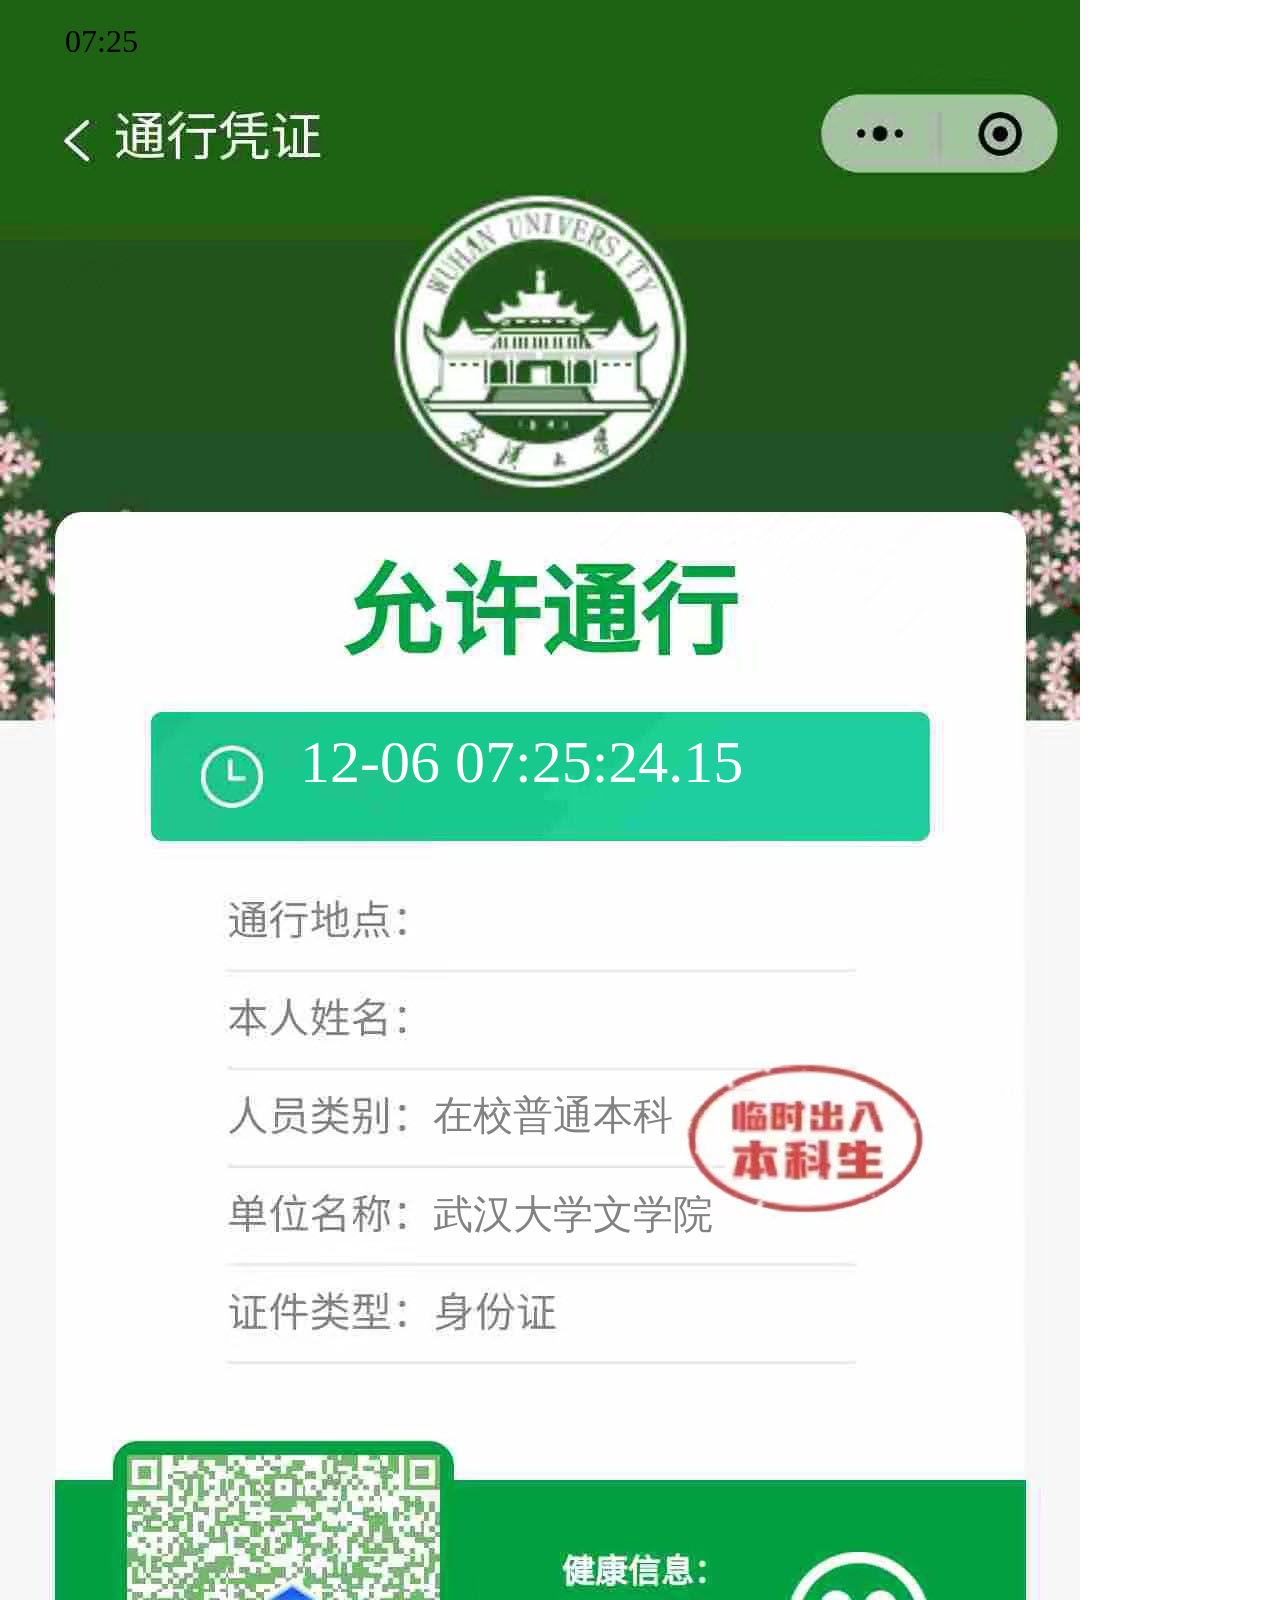
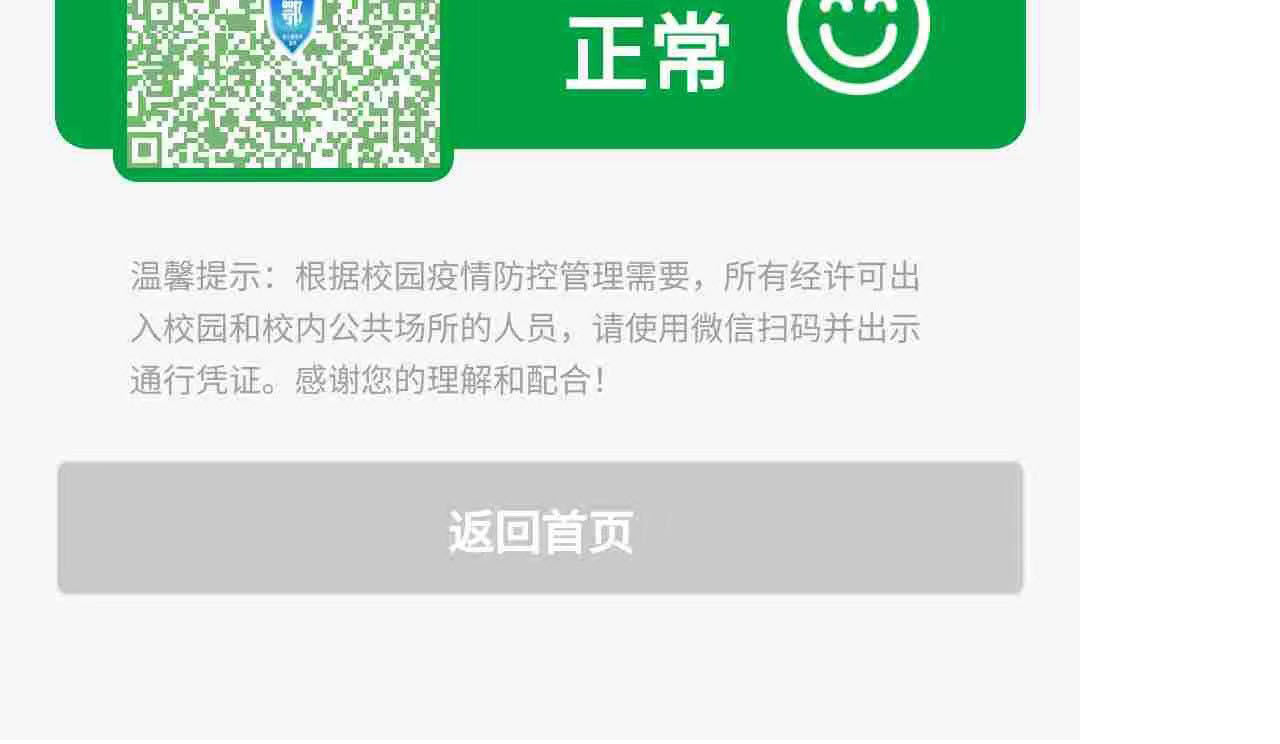
==== commit be5c9b34: "Add files via upload" ====
--- a/index.html
+++ b/index.html
@@ -210,8 +210,15 @@
             font-size: 40px;
             color: #828282;
             background-color: transparent;
-        }
-        
+            float:left
+        }
+        #x
+        {outline-style: none;
+            border: 0px;
+            font-size: 40px;
+            color: #828282;
+            background-color: transparent;
+        }
         #info1 {
             position: absolute;
             left: 133px;
@@ -237,7 +244,7 @@
     </style>
 </head>
 
-<body onLoad="getDate();getTime()" style="overflow:hidden">
+<body onLoad="getDate();getTime()" >
     <div id="BGI">
         <image src="./101.jpg">
         <div id="display">
@@ -247,12 +254,15 @@
             </div>
             <div id="info2">
                 <input type="text">
+
             </div>
             <div id="info3">
-                <input type="text">
+                <div id="x">武汉大学文学院</div>
+
             </div>
             <div id="info4">
-                <input type="text">
+                <div id="x">在校普通本科</div>
+
             </div>
         </div>
     </div>
